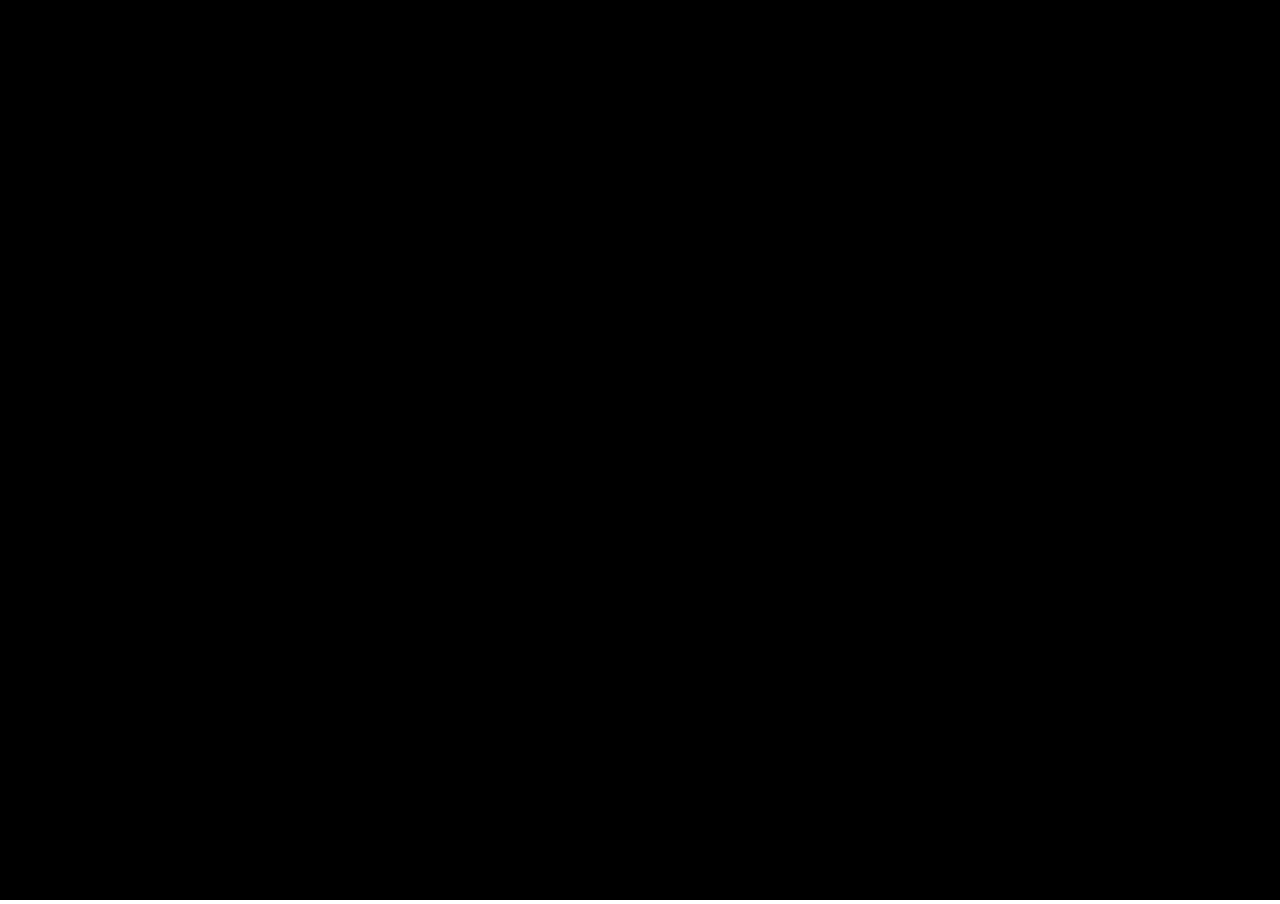
==== game.html @ da008bf2 "feat: create game engine canvas" ====
<!DOCTYPE html>
<html lang="en">
<head>
  <meta charset="UTF-8">
  <meta name="viewport" content="width=device-width, initial-scale=1.0">
  <title>Game</title>
  <link rel="stylesheet" href="styles/game.css">
</head>
<body>
  <canvas id="game-canvas"></canvas>
</body>
  <script src="scripts/game.js"></script>
</html>
---- styles/game.css ----
*{
 	margin: 0;
 	padding: 0;
}

body{
  overflow: hidden;
}

#game-canvas{
  height: 100vh;
  width: 100vw;
  background-color: #000;
}
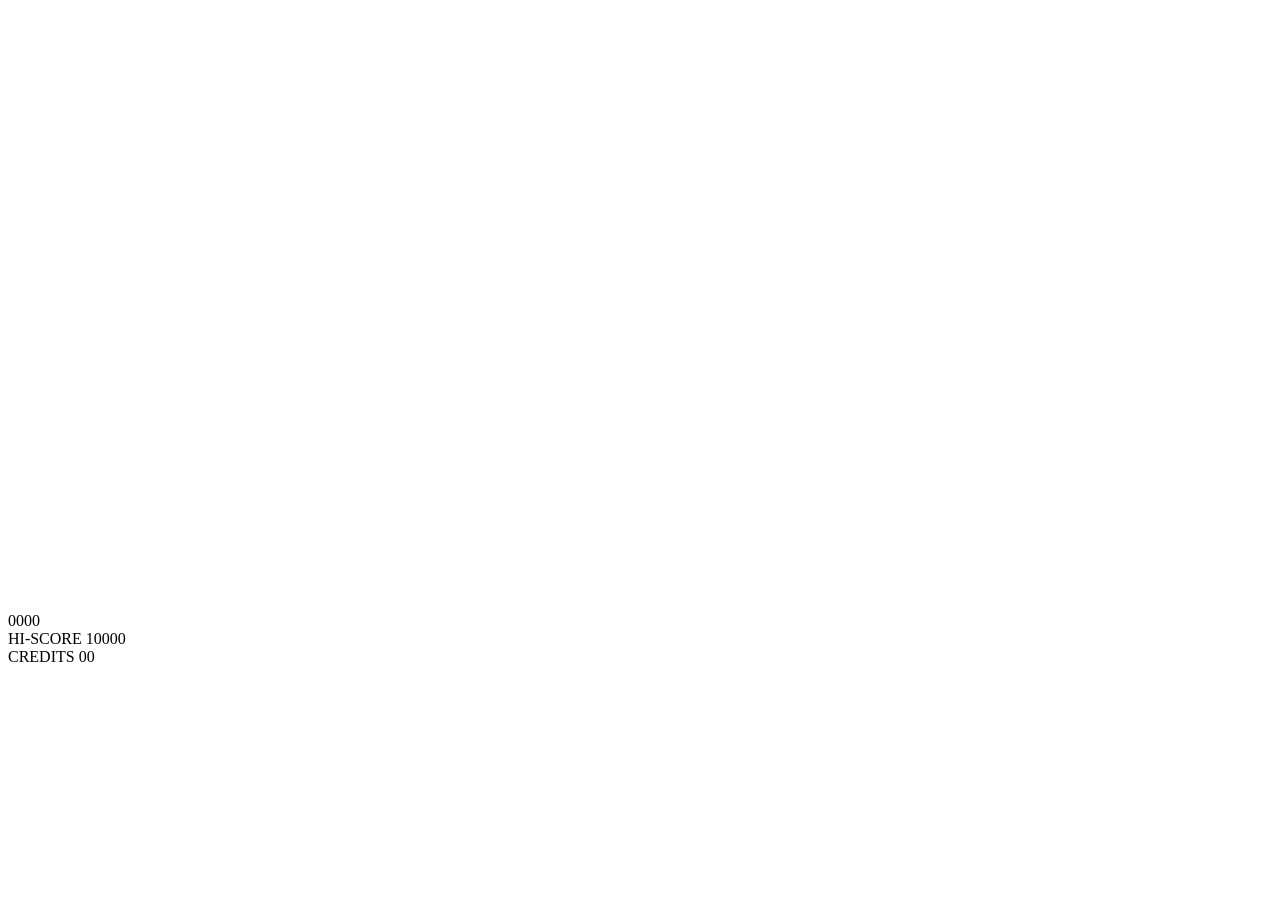
==== commit 222bc36e: "fix: re organise code" ====
--- a/game.html
+++ b/game.html
@@ -3,11 +3,25 @@
 <head>
   <meta charset="UTF-8">
   <meta name="viewport" content="width=device-width, initial-scale=1.0">
-  <title>Game</title>
-  <link rel="stylesheet" href="styles/game.css">
+  <title>Mad crasher Arcade</title>
+  <link rel="stylesheet" href="./game.css">
 </head>
 <body>
-  <canvas id="game-canvas"></canvas>
+  <div id="arcade-container">
+    <canvas id="game-canvas" width="800" height="600"></canvas>
+    <div id="top">
+      <span>0000</span>
+      <div>
+        <span class="score">HI-SCORE</span>
+        <span id="hi-score">10000</span>
+      </div>
+    </div>
+
+    <div id="bottom">
+      <span class="score">CREDITS</span>
+      <span id="credits-display">00</span>
+    </div>
+  </div>
+  <script src="game.js"></script>
 </body>
-  <script src="scripts/game.js"></script>
 </html>
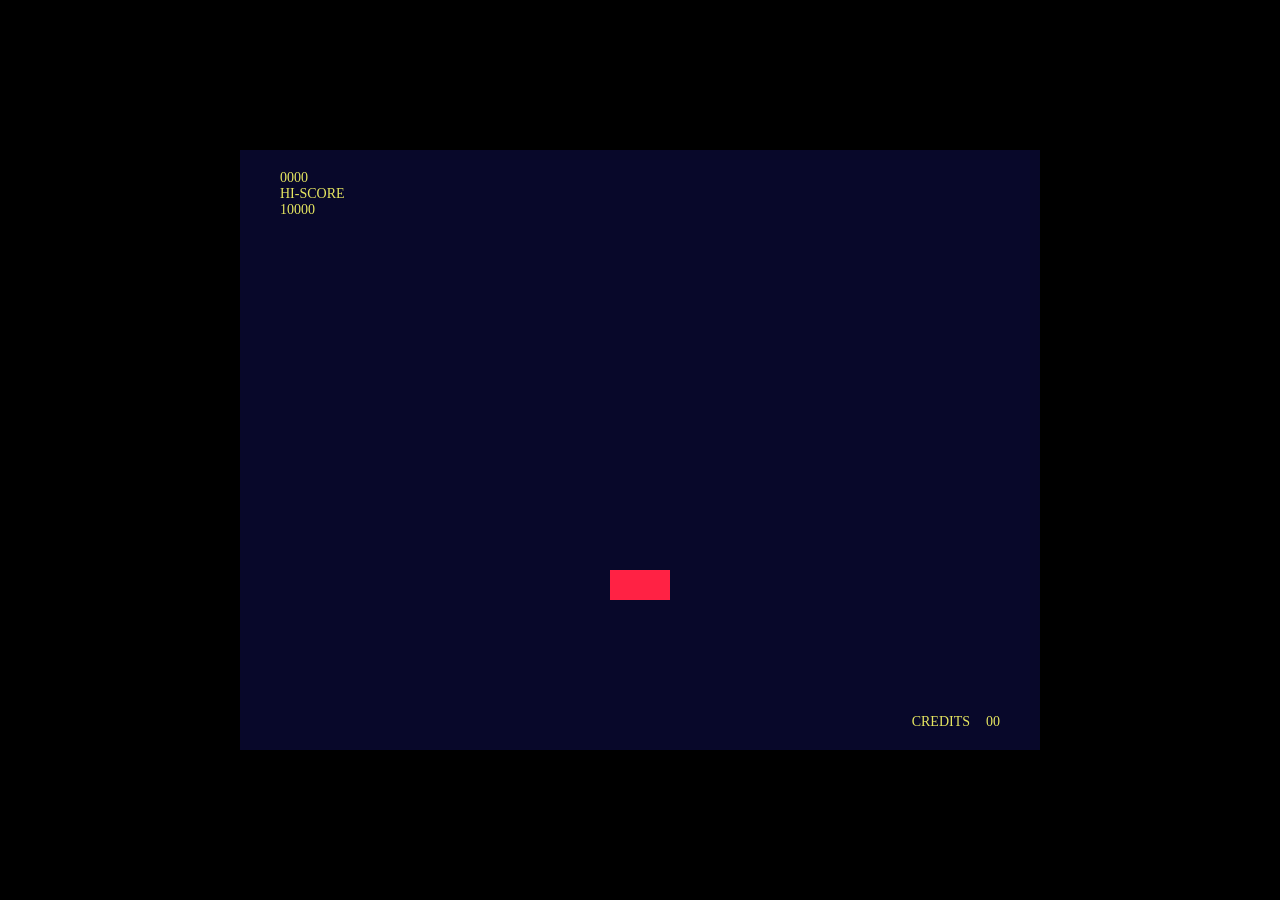
==== commit 905876c0: "fix: load style and script" ====
--- a/game.html
+++ b/game.html
@@ -4,7 +4,7 @@
   <meta charset="UTF-8">
   <meta name="viewport" content="width=device-width, initial-scale=1.0">
   <title>Mad crasher Arcade</title>
-  <link rel="stylesheet" href="./game.css">
+  <link rel="stylesheet" href="styles/game.css">
 </head>
 <body>
   <div id="arcade-container">
@@ -22,6 +22,6 @@
       <span id="credits-display">00</span>
     </div>
   </div>
-  <script src="game.js"></script>
+  <script src="scripts/game.js"></script>
 </body>
 </html>
--- a/styles/game.css
+++ b/styles/game.css
@@ -0,0 +1,58 @@
+*{
+    box-sizing: border-box;
+    margin: 0;
+    padding: 0;
+}
+
+body{
+    background-color: black;
+    display: flex;
+    justify-content: center;
+    align-items: center;
+    min-height: 100vh;
+    overflow: hidden;
+
+}
+
+#arcade-container{
+    position: relative;
+    width: 800px;
+    height: 600px;
+}
+
+#game-canvas{
+    display: block;
+    width: 100%;
+    height: 100%;
+    background-color: #08082a;
+}
+
+#top, #bottom{
+    position: absolute;
+    color: #e6e660;
+    pointer-events: none;
+    user-select: none;
+}
+
+#top{
+    top: 20px;
+    left: 40px;
+    right: 40px;
+    justify-content: flex-start;
+    gap: 120px;
+    font-size: 14px;
+
+}
+
+#hi-score{
+    display: flex;
+    gap: 16px;
+}
+
+#bottom{
+    bottom: 20px;
+    right: 40px;
+    display: flex;
+    gap: 16px;
+    font-size: 14px;
+}
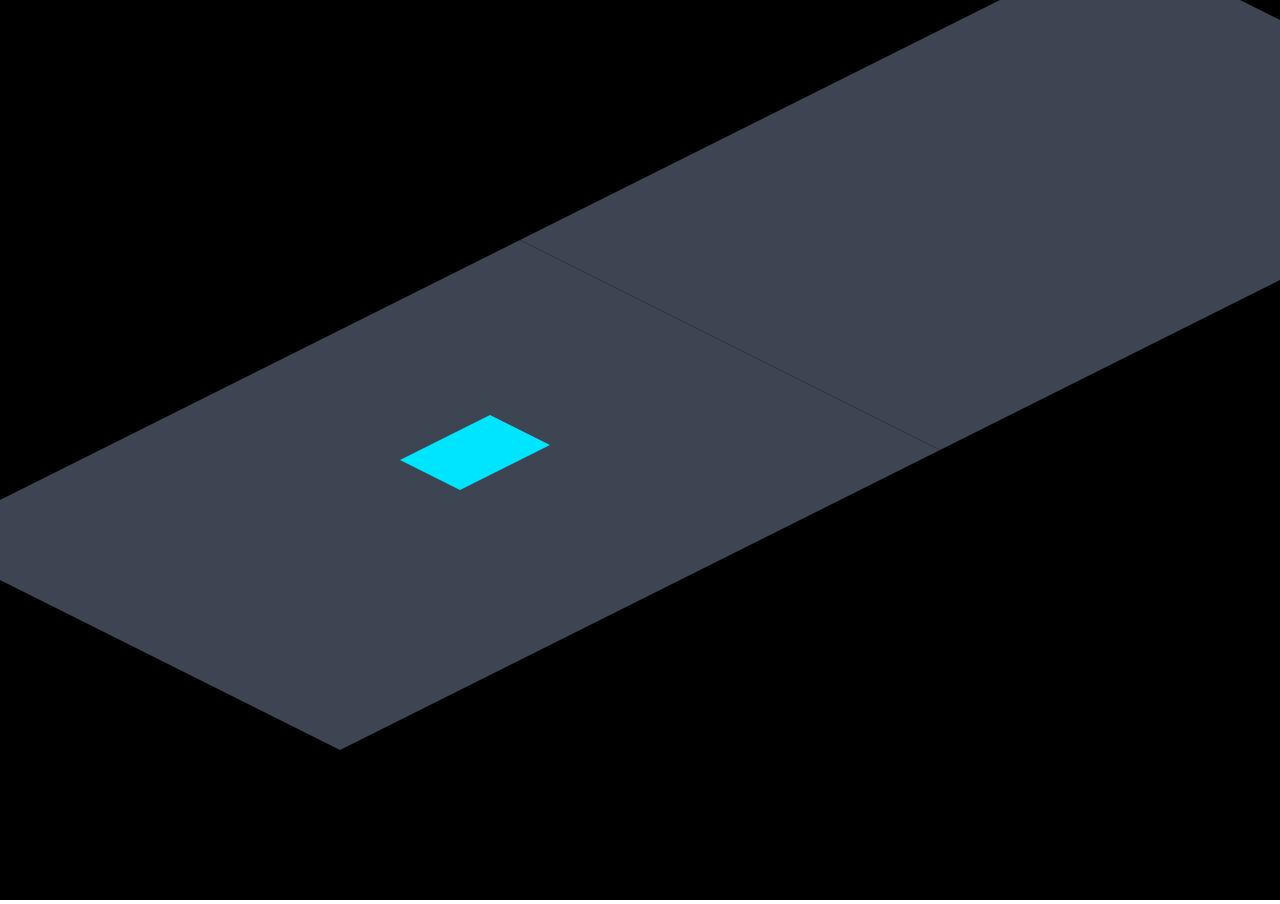
==== commit 80d15bc9: "Merge branch Feature/game-engine" ====
--- a/game.html
+++ b/game.html
@@ -3,25 +3,11 @@
 <head>
   <meta charset="UTF-8">
   <meta name="viewport" content="width=device-width, initial-scale=1.0">
-  <title>Mad crasher Arcade</title>
+  <title>Game</title>
   <link rel="stylesheet" href="styles/game.css">
 </head>
 <body>
-  <div id="arcade-container">
-    <canvas id="game-canvas" width="800" height="600"></canvas>
-    <div id="top">
-      <span>0000</span>
-      <div>
-        <span class="score">HI-SCORE</span>
-        <span id="hi-score">10000</span>
-      </div>
-    </div>
-
-    <div id="bottom">
-      <span class="score">CREDITS</span>
-      <span id="credits-display">00</span>
-    </div>
-  </div>
-  <script src="scripts/game.js"></script>
+  <canvas id="gameCanvas"></canvas>
 </body>
+  <script src="scripts/game.js" type="module"></script>
 </html>
--- a/styles/game.css
+++ b/styles/game.css
@@ -1,58 +1,14 @@
 *{
-    box-sizing: border-box;
-    margin: 0;
-    padding: 0;
+ 	margin: 0;
+ 	padding: 0;
 }
 
 body{
-    background-color: black;
-    display: flex;
-    justify-content: center;
-    align-items: center;
-    min-height: 100vh;
-    overflow: hidden;
-
+  overflow: hidden;
 }
 
-#arcade-container{
-    position: relative;
-    width: 800px;
-    height: 600px;
-}
-
-#game-canvas{
-    display: block;
-    width: 100%;
-    height: 100%;
-    background-color: #08082a;
-}
-
-#top, #bottom{
-    position: absolute;
-    color: #e6e660;
-    pointer-events: none;
-    user-select: none;
-}
-
-#top{
-    top: 20px;
-    left: 40px;
-    right: 40px;
-    justify-content: flex-start;
-    gap: 120px;
-    font-size: 14px;
-
-}
-
-#hi-score{
-    display: flex;
-    gap: 16px;
-}
-
-#bottom{
-    bottom: 20px;
-    right: 40px;
-    display: flex;
-    gap: 16px;
-    font-size: 14px;
+#gameCanvas{
+  height: 100vh;
+  width: 100vw;
+  background-color: #000;
 }
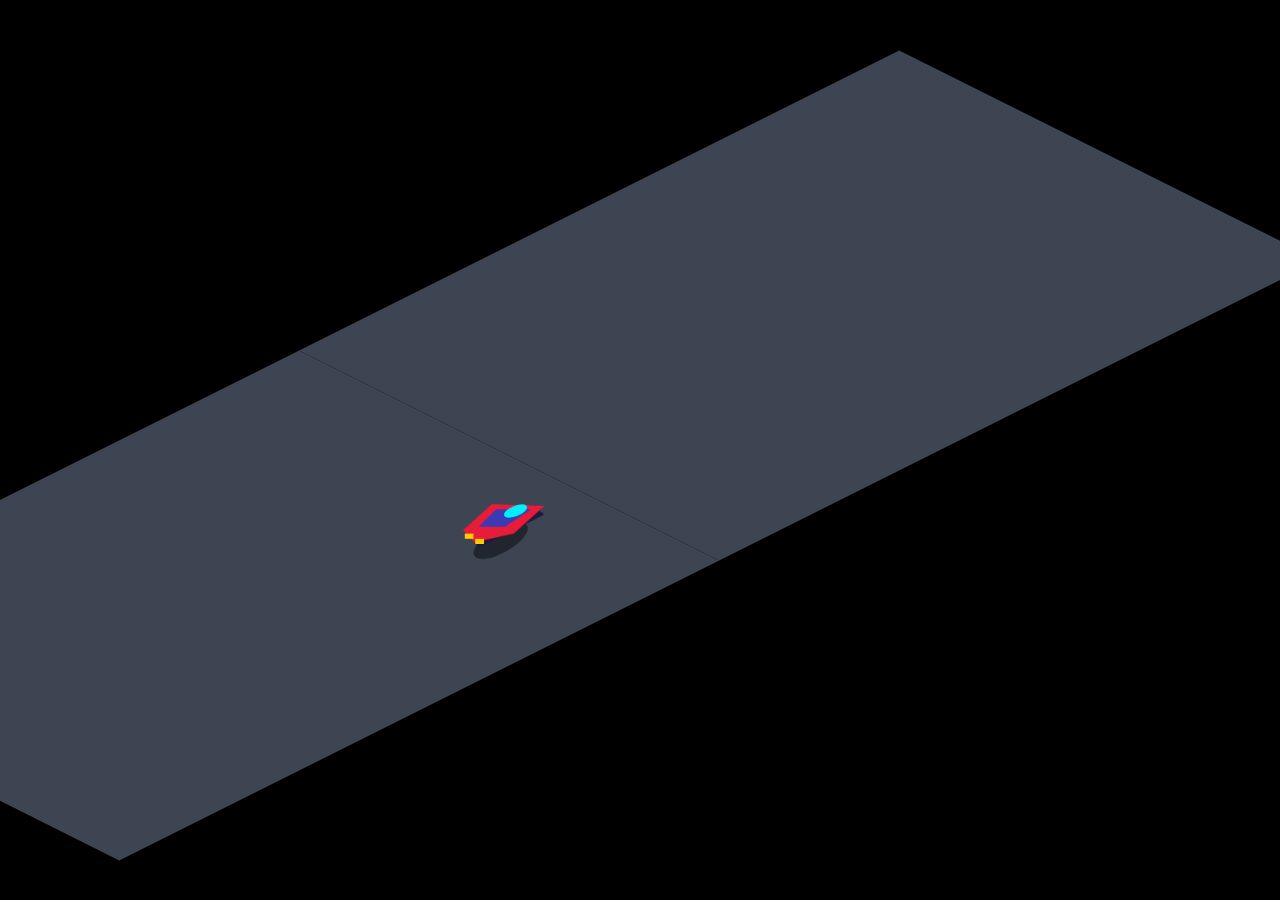
==== commit 45c2f910: "feat: add favicon" ====
--- a/game.html
+++ b/game.html
@@ -4,6 +4,8 @@
   <meta charset="UTF-8">
   <meta name="viewport" content="width=device-width, initial-scale=1.0">
   <title>Game</title>
+  <link rel="icon" href="data:image/svg+xml,<svg xmlns='http://www.w3.org/2000/svg' viewBox='0 0 32 32'><rect width='32' height='32' rx='6' fill='%2308082a'/><polygon points='25,6 29,20 20,25 9,21 4,12' fill='%23e61c38'/><ellipse cx='18' cy='13' rx='5' ry='2.5' fill='%2300f0ff'/><rect x='7' y='19' width='4' height='3' fill='%23ffaa00'/></svg>">
+
   <link rel="stylesheet" href="styles/game.css">
 </head>
 <body>
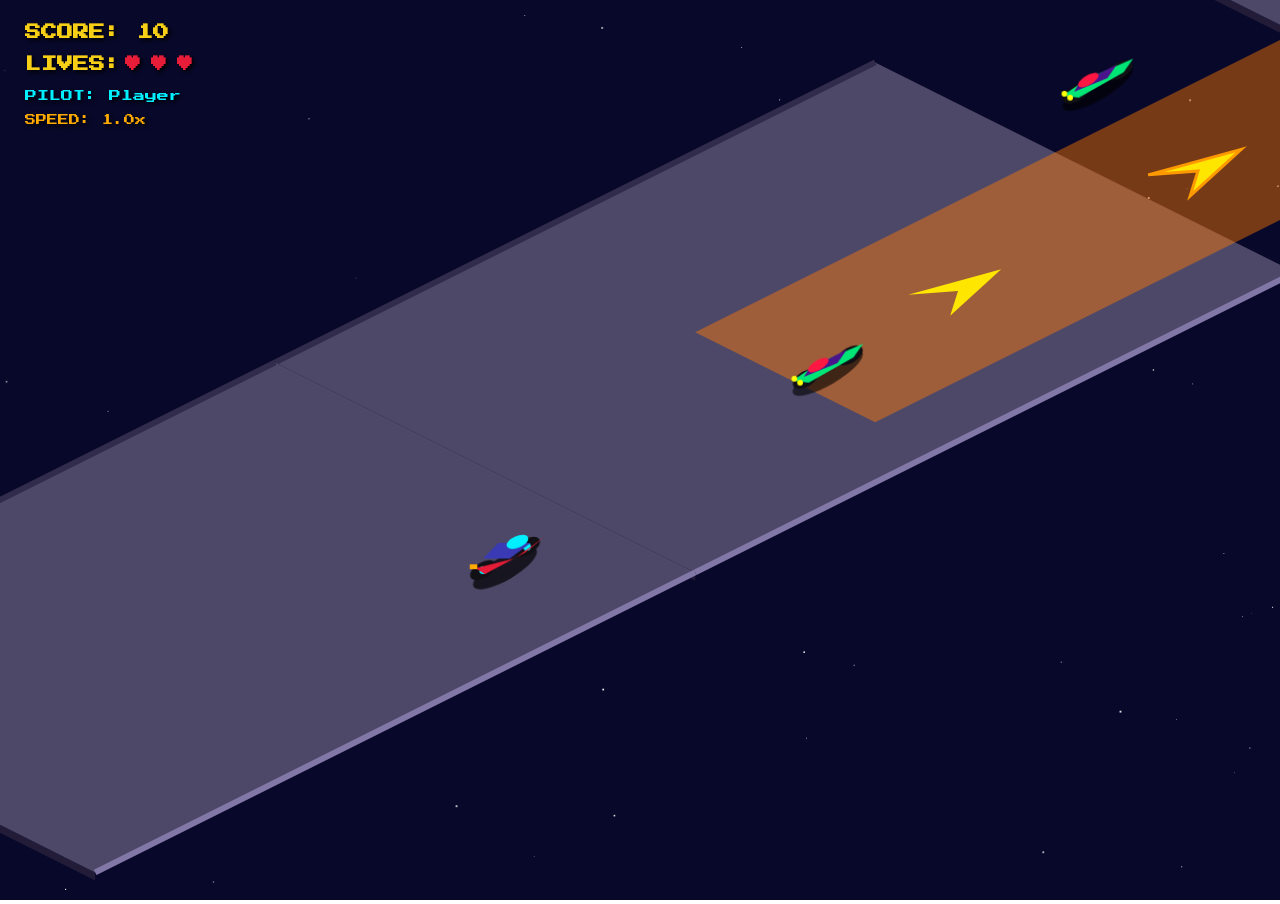
==== commit 2093728f: "feat: Game, add score and lives logic, gameover page" ====
--- a/game.html
+++ b/game.html
@@ -7,6 +7,9 @@
   <link rel="icon" href="data:image/svg+xml,<svg xmlns='http://www.w3.org/2000/svg' viewBox='0 0 32 32'><rect width='32' height='32' rx='6' fill='%2308082a'/><polygon points='25,6 29,20 20,25 9,21 4,12' fill='%23e61c38'/><ellipse cx='18' cy='13' rx='5' ry='2.5' fill='%2300f0ff'/><rect x='7' y='19' width='4' height='3' fill='%23ffaa00'/></svg>">
 
   <link rel="stylesheet" href="styles/game.css">
+  <link rel="preconnect" href="https://fonts.googleapis.com">
+  <link rel="preconnect" href="https://fonts.gstatic.com" crossorigin>
+  <link href="https://fonts.googleapis.com/css2?family=Press+Start+2P&display=swap" rel="stylesheet">
 </head>
 <body>
   <canvas id="gameCanvas"></canvas>
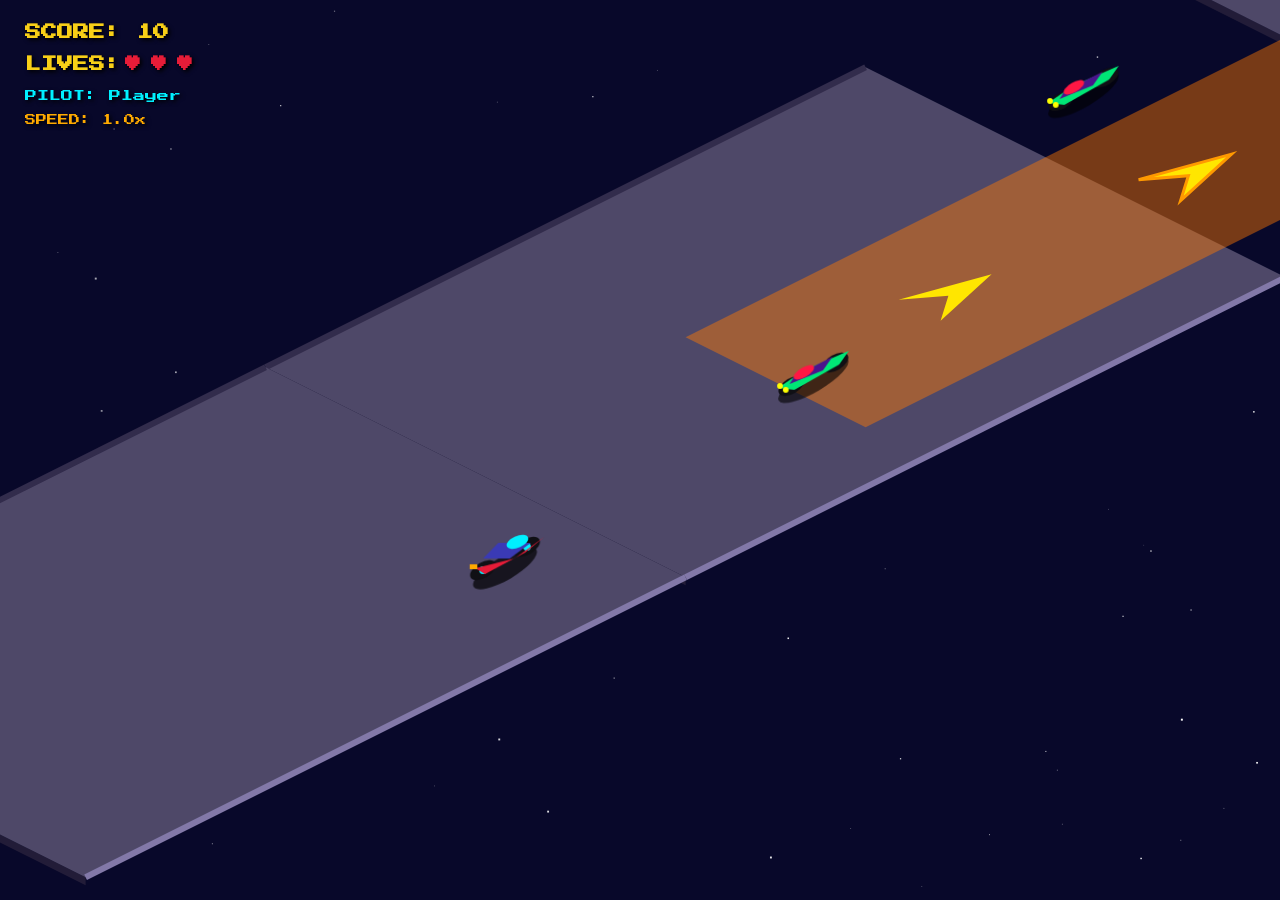
==== commit a570e08c: "feat: Game, add music" ====
--- a/game.html
+++ b/game.html
@@ -13,6 +13,9 @@
 </head>
 <body>
   <canvas id="gameCanvas"></canvas>
+  <audio autoplay loop> <source src="assets/music.mp3" type="audio/mpeg"> </audio>
+
+  <audio id="crashSound"><source src="assets/explosion.mp3" type="audio/mpeg"></audio>
 </body>
   <script src="scripts/game.js" type="module"></script>
 </html>
